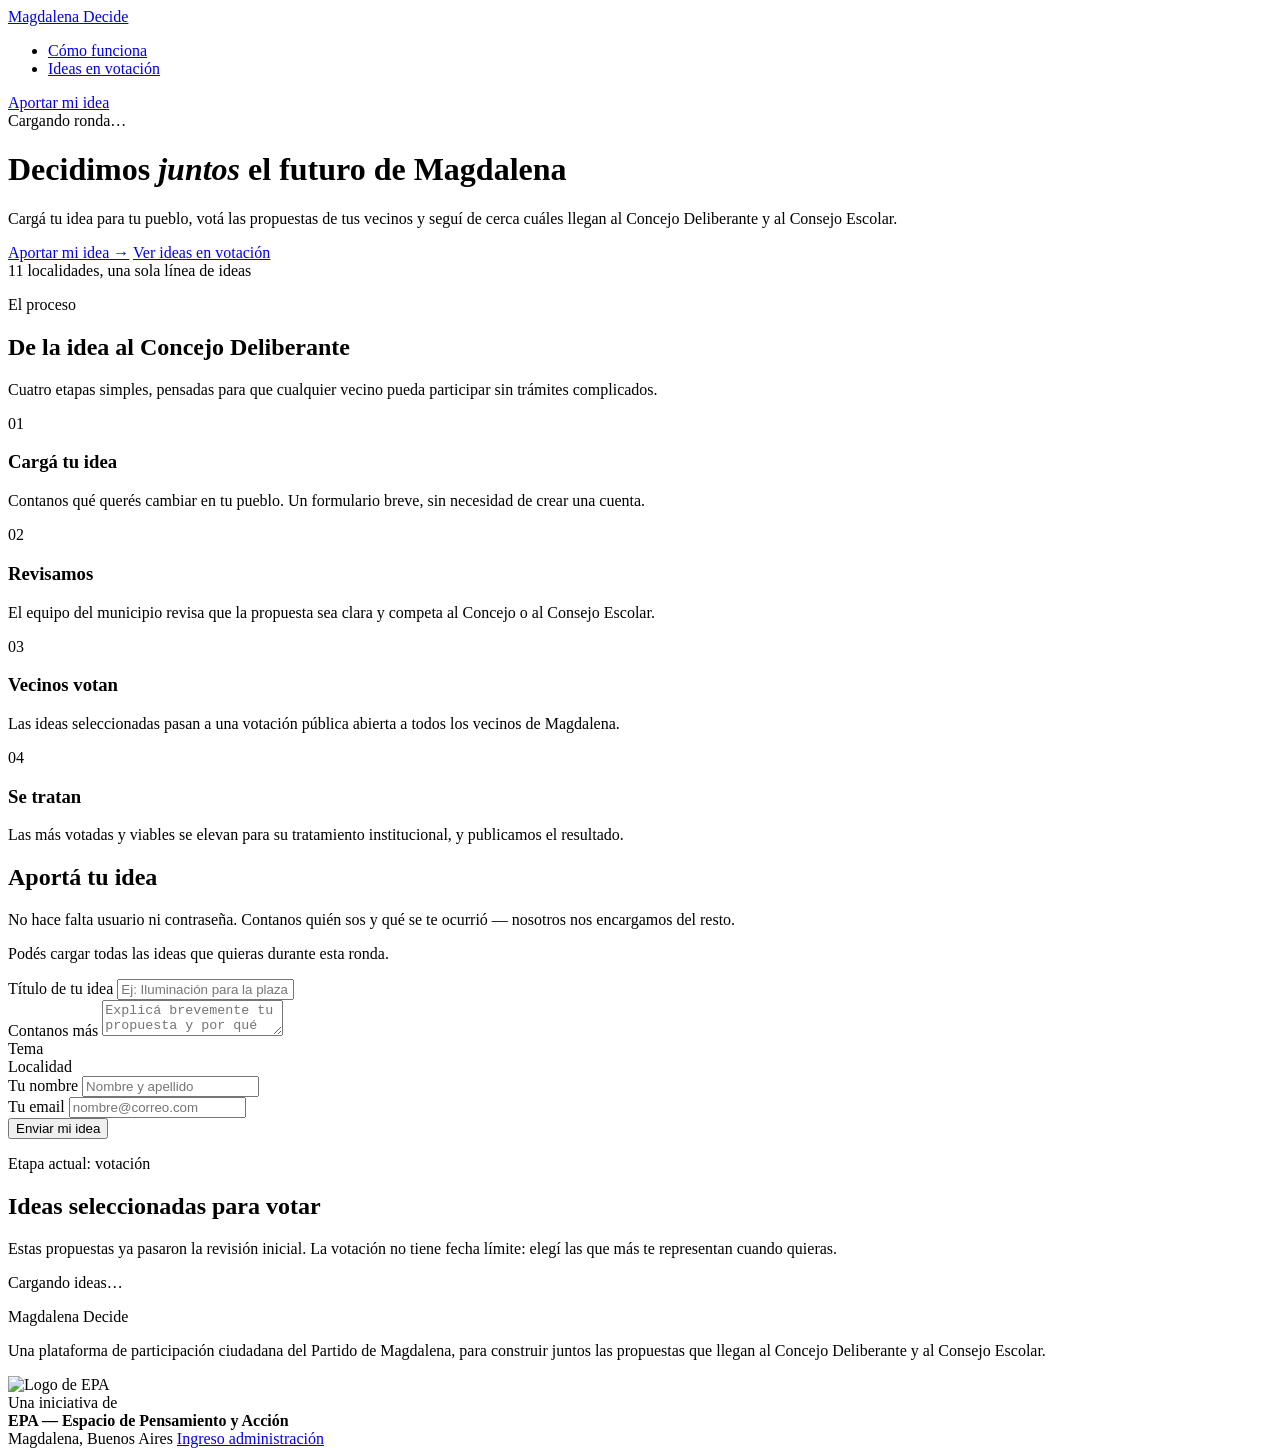
==== index.html @ 5fb22fca "Add files via upload" ====
<!DOCTYPE html>
<html lang="es">
<head>
<meta charset="UTF-8">
<meta name="viewport" content="width=device-width, initial-scale=1.0">
<title>Magdalena Decide — Participación Ciudadana</title>
<link rel="preconnect" href="https://fonts.googleapis.com">
<link rel="preconnect" href="https://fonts.gstatic.com" crossorigin>
<link href="https://fonts.googleapis.com/css2?family=Space+Grotesk:wght@500;600;700&family=Inter:wght@400;500;600;700&family=IBM+Plex+Mono:wght@500;600&display=swap" rel="stylesheet">
<link rel="stylesheet" href="styles.css">
</head>
<body>

<nav class="nav">
  <div class="nav-inner">
    <a href="#top" class="brand">
      <span class="brand-mark"></span>
      Magdalena Decide
    </a>
    <ul class="nav-links nav-mobile-hide">
      <li><a href="#como-funciona">Cómo funciona</a></li>
      <li><a href="#ideas">Ideas en votación</a></li>
    </ul>
    <a href="#aportar" class="nav-cta">Aportar mi idea</a>
  </div>
</nav>

<header class="hero" id="top">
  <div class="wrap">
    <span class="hero-eyebrow" id="ronda-badge">Cargando ronda…</span>
    <h1 class="hero-title">Decidimos <em>juntos</em> el futuro de Magdalena</h1>
    <p class="hero-sub">Cargá tu idea para tu pueblo, votá las propuestas de tus vecinos y seguí de cerca cuáles llegan al Concejo Deliberante y al Consejo Escolar.</p>

    <div class="board" role="status" aria-live="polite" id="board" style="display:none;">
      <div class="board-seg">
        <span class="board-label">Carga de ideas</span>
        <span class="board-value" id="board-fechas">—</span>
      </div>
      <div class="board-seg board-days">
        <span class="board-label">Plazo</span>
        <span class="board-value" id="countdown-value">calculando…</span>
      </div>
    </div>

    <div class="hero-actions">
      <a href="#aportar" class="btn btn-primary">Aportar mi idea →</a>
      <a href="#ideas" class="btn btn-ghost">Ver ideas en votación</a>
    </div>

    <div class="route" aria-label="Localidades del partido de Magdalena">
      <div class="route-label">11 localidades, una sola línea de ideas</div>
      <div class="route-track" id="route-track"></div>
    </div>
  </div>
</header>

<section class="section" id="como-funciona">
  <div class="wrap">
    <div class="section-head">
      <p class="eyebrow-small">El proceso</p>
      <h2 class="section-title">De la idea al Concejo Deliberante</h2>
      <p class="section-desc">Cuatro etapas simples, pensadas para que cualquier vecino pueda participar sin trámites complicados.</p>
    </div>
    <div class="steps">
      <div class="step"><span class="step-num">01</span><h3>Cargá tu idea</h3><p>Contanos qué querés cambiar en tu pueblo. Un formulario breve, sin necesidad de crear una cuenta.</p></div>
      <div class="step"><span class="step-num">02</span><h3>Revisamos</h3><p>El equipo del municipio revisa que la propuesta sea clara y competa al Concejo o al Consejo Escolar.</p></div>
      <div class="step"><span class="step-num">03</span><h3>Vecinos votan</h3><p>Las ideas seleccionadas pasan a una votación pública abierta a todos los vecinos de Magdalena.</p></div>
      <div class="step"><span class="step-num">04</span><h3>Se tratan</h3><p>Las más votadas y viables se elevan para su tratamiento institucional, y publicamos el resultado.</p></div>
    </div>
  </div>
</section>

<section class="section section-alt" id="aportar">
  <div class="wrap">
    <div class="form-card">
      <div class="form-intro">
        <h2>Aportá tu idea</h2>
        <p>No hace falta usuario ni contraseña. Contanos quién sos y qué se te ocurrió — nosotros nos encargamos del resto.</p>
        <p class="mini-note">Podés cargar todas las ideas que quieras durante esta ronda.</p>
      </div>
      <form id="idea-form">
        <div class="field">
          <label for="titulo">Título de tu idea</label>
          <input type="text" id="titulo" placeholder="Ej: Iluminación para la plaza de Bavío" maxlength="120" required>
        </div>
        <div class="field">
          <label for="descripcion">Contanos más</label>
          <textarea id="descripcion" placeholder="Explicá brevemente tu propuesta y por qué es importante para tu pueblo" maxlength="600" required></textarea>
        </div>
        <div class="field">
          <label>Tema</label>
          <div class="chip-group" id="temas-chips"></div>
        </div>
        <div class="field">
          <label>Localidad</label>
          <div class="chip-group" id="localidades-chips"></div>
        </div>
        <div class="form-row">
          <div class="field">
            <label for="nombre">Tu nombre</label>
            <input type="text" id="nombre" placeholder="Nombre y apellido" required>
          </div>
          <div class="field">
            <label for="email">Tu email</label>
            <input type="email" id="email" placeholder="nombre@correo.com" required>
          </div>
        </div>
        <div class="submit-row">
          <button type="submit" class="btn btn-primary" id="submit-btn">Enviar mi idea</button>
          <span id="form-msg"></span>
        </div>
      </form>
    </div>
  </div>
</section>

<section class="section" id="ideas">
  <div class="wrap">
    <div class="section-head">
      <p class="eyebrow-small">Etapa actual: votación</p>
      <h2 class="section-title">Ideas seleccionadas para votar</h2>
      <p class="section-desc">Estas propuestas ya pasaron la revisión inicial. La votación no tiene fecha límite: elegí las que más te representan cuando quieras.</p>
    </div>
    <div class="filters" id="filters"></div>
    <div class="ideas-grid" id="ideas-grid">
      <p class="empty-note">Cargando ideas…</p>
    </div>
  </div>
</section>

<footer>
  <div class="wrap">
    <div class="footer-top">
      <div>
        <div class="footer-brand">Magdalena Decide</div>
        <p class="footer-note">Una plataforma de participación ciudadana del Partido de Magdalena, para construir juntos las propuestas que llegan al Concejo Deliberante y al Consejo Escolar.</p>
      </div>
      <div class="footer-credit">
        <div class="footer-credit-badge">
          <img src="assets/epa-logo.png" alt="Logo de EPA">
        </div>
        <div class="footer-credit-text">Una iniciativa de<br><strong>EPA — Espacio de Pensamiento y Acción</strong></div>
      </div>
    </div>
    <div class="footer-bottom">
      <span>Magdalena, Buenos Aires</span>
      <a href="admin.html" class="footer-admin-link">Ingreso administración</a>
    </div>
  </div>
</footer>

<!-- Modal de voto -->
<div id="vote-modal" style="display:none;position:fixed;inset:0;background:rgba(29,46,59,0.55);z-index:100;align-items:center;justify-content:center;padding:20px;">
  <div style="background:var(--indigo);color:var(--pampa);border-radius:18px;padding:32px;max-width:380px;width:100%;">
    <h3 style="font-family:var(--font-display);margin:0 0 6px;font-size:1.2rem;">Votar esta idea</h3>
    <p style="color:#C6D2D9;font-size:0.9rem;margin:0 0 20px;" id="vote-modal-title"></p>
    <div class="field">
      <label for="vote-nombre">Tu nombre</label>
      <input type="text" id="vote-nombre" placeholder="Nombre y apellido">
    </div>
    <div class="field">
      <label for="vote-email">Tu email</label>
      <input type="email" id="vote-email" placeholder="nombre@correo.com">
    </div>
    <p class="form-error" id="vote-error" style="display:none;"></p>
    <div class="submit-row">
      <button class="btn btn-primary btn-small" id="vote-confirm-btn">Confirmar voto</button>
      <button class="btn btn-outline-light btn-small" id="vote-cancel-btn">Cancelar</button>
    </div>
  </div>
</div>

<script type="module" src="app.js"></script>
</body>
</html>
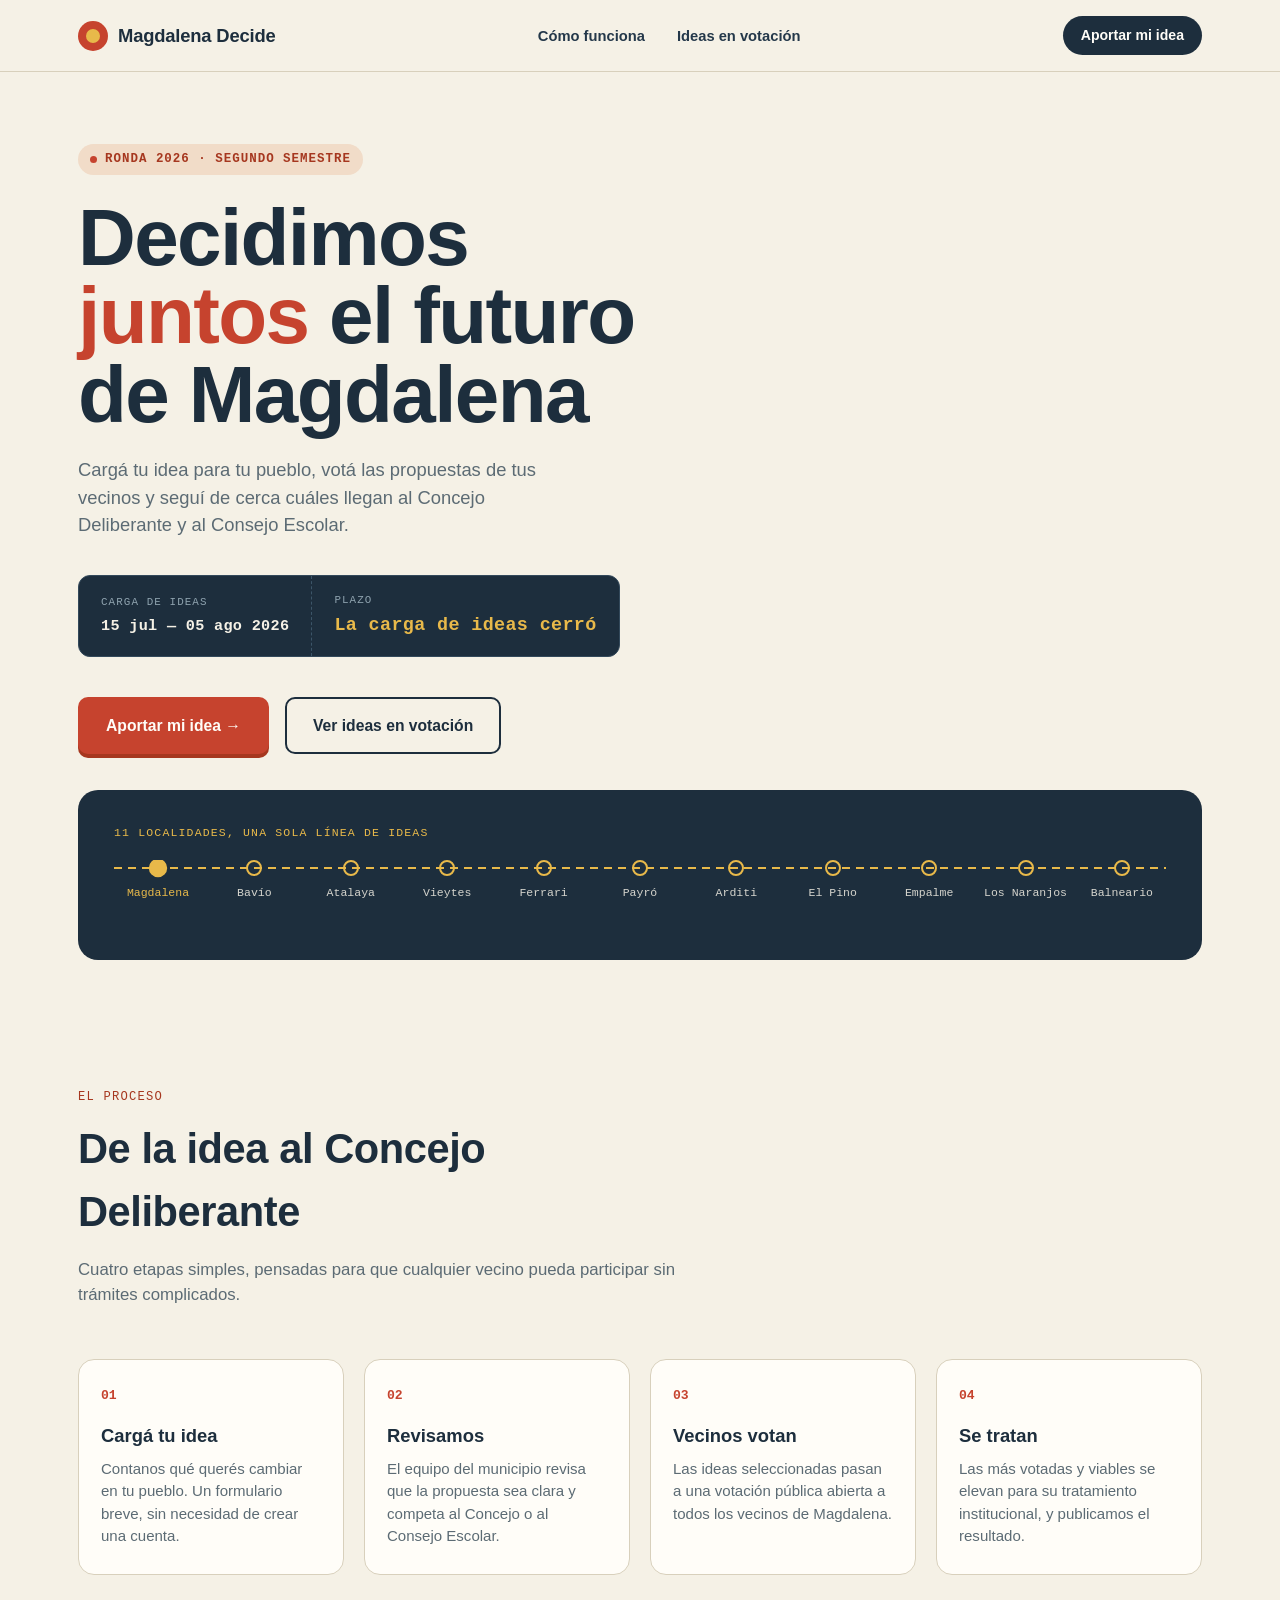
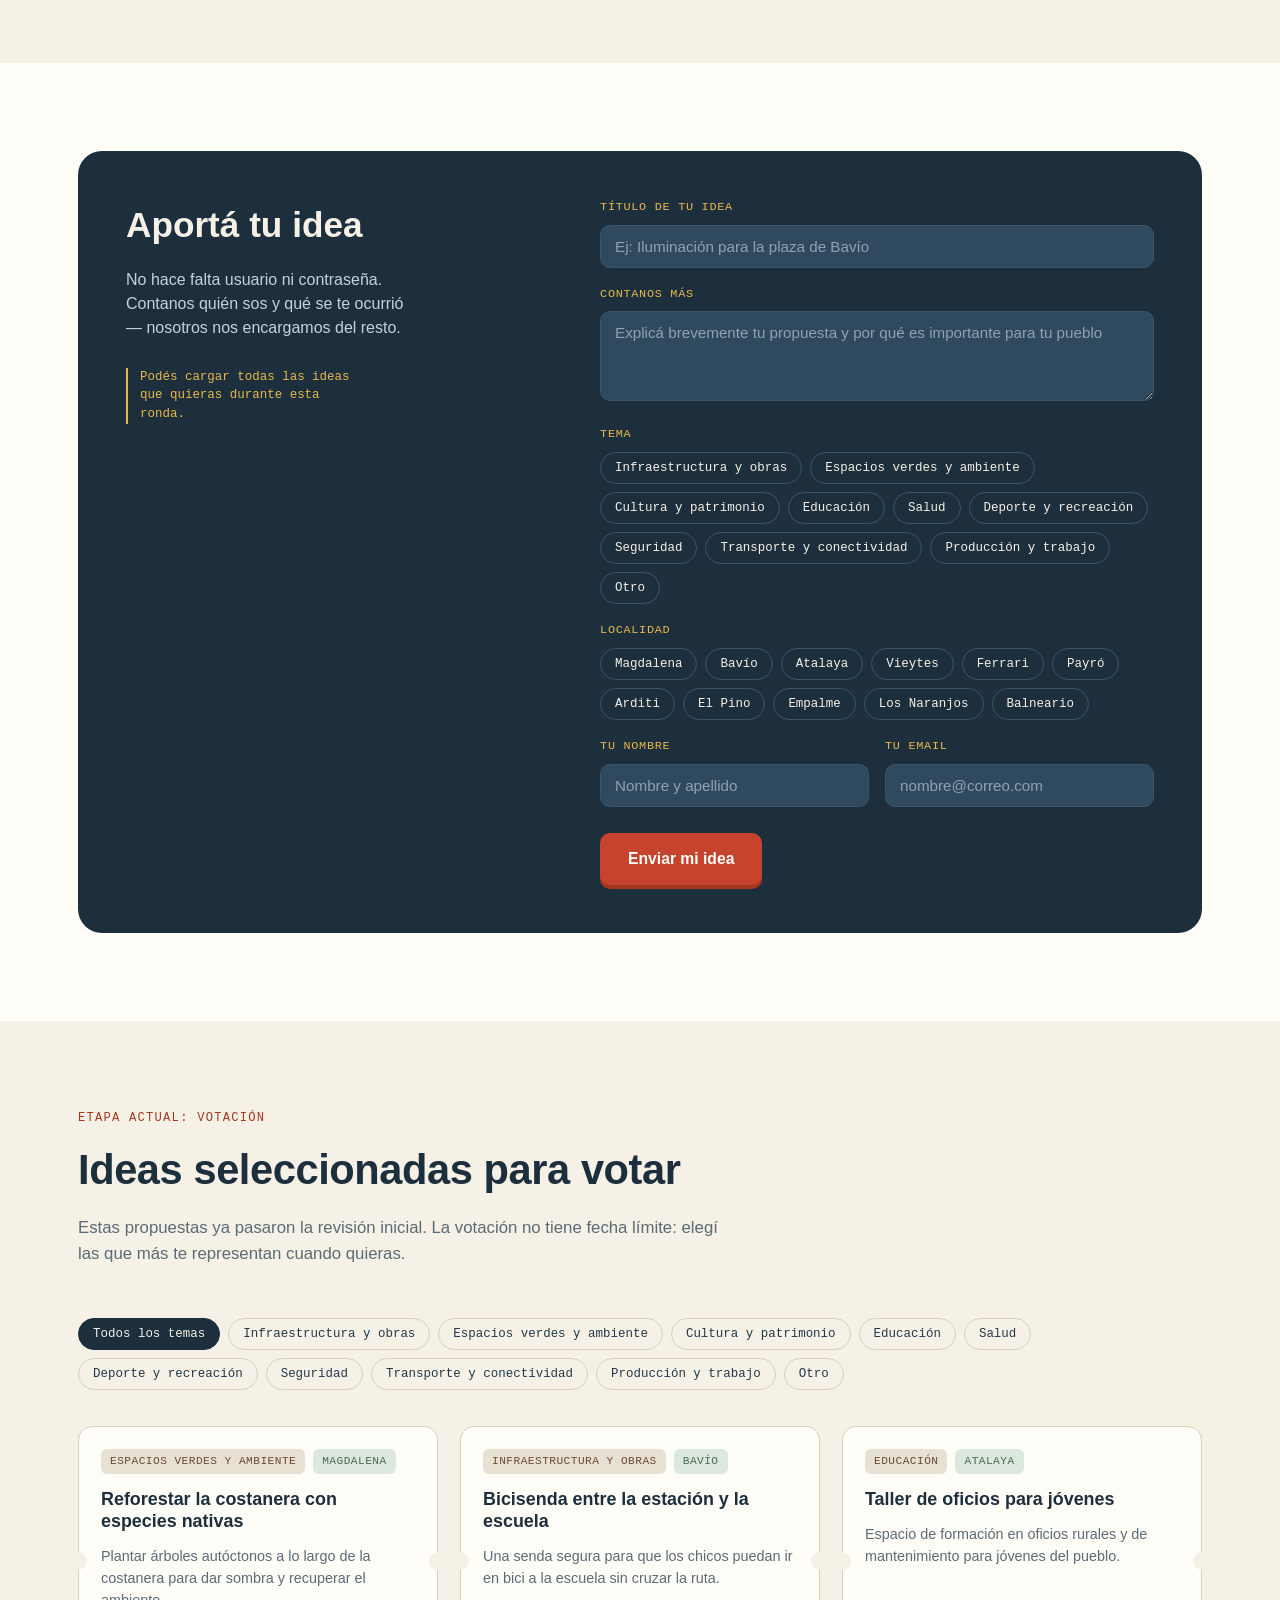
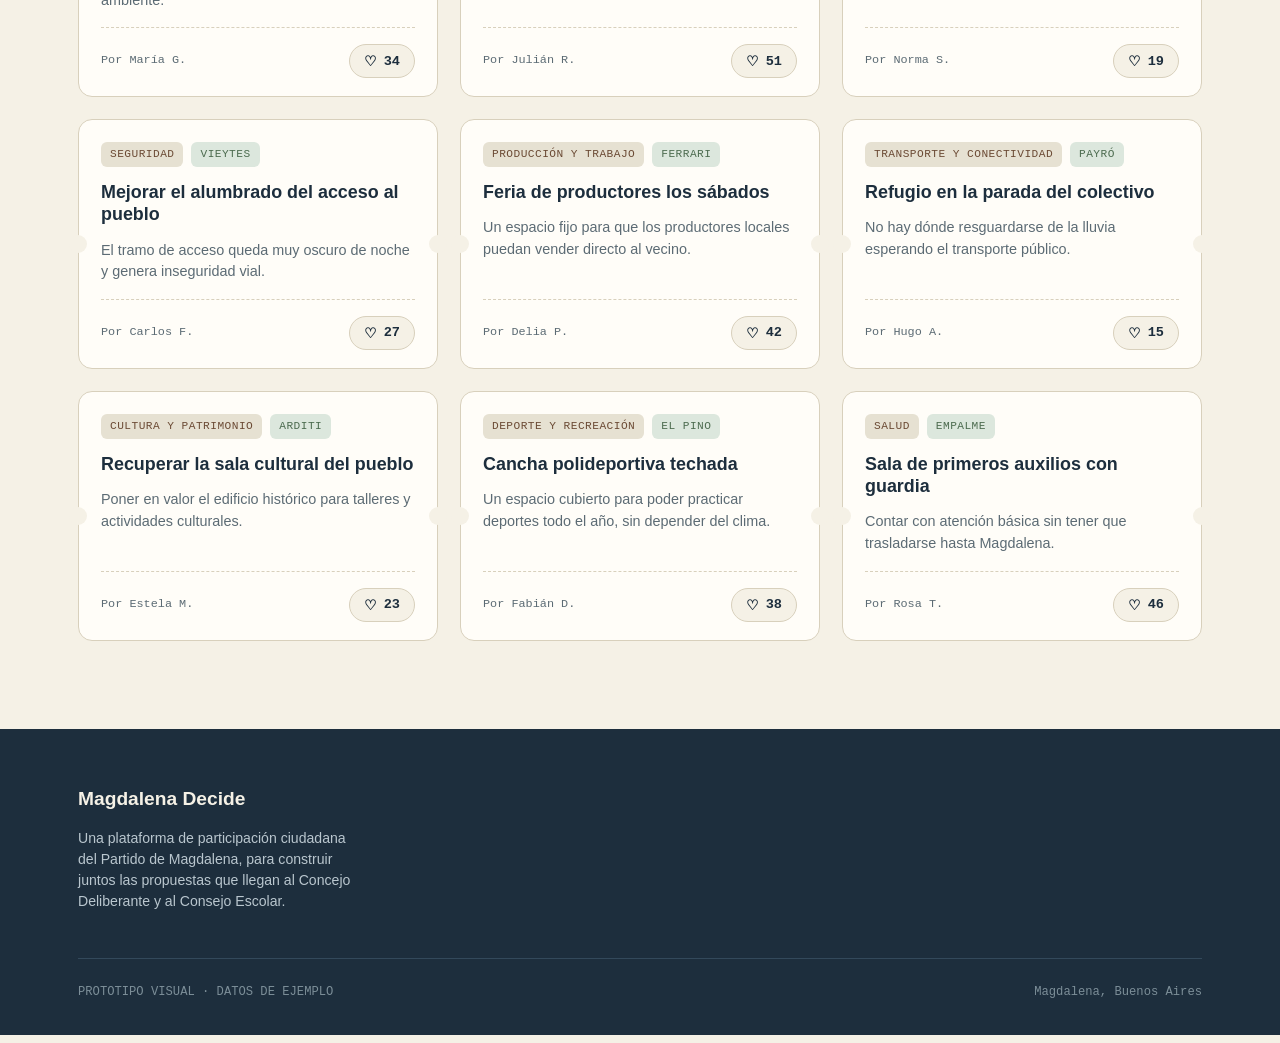
==== commit bde0acdc: "Add files via upload" ====
--- a/index.html
+++ b/index.html
@@ -7,7 +7,630 @@
 <link rel="preconnect" href="https://fonts.googleapis.com">
 <link rel="preconnect" href="https://fonts.gstatic.com" crossorigin>
 <link href="https://fonts.googleapis.com/css2?family=Space+Grotesk:wght@500;600;700&family=Inter:wght@400;500;600;700&family=IBM+Plex+Mono:wght@500;600&display=swap" rel="stylesheet">
-<link rel="stylesheet" href="styles.css">
+<style>
+  :root{
+    --indigo:#1D2E3D;
+    --indigo-2:#24384A;
+    --indigo-3:#2F4A5F;
+    --pampa:#F5F1E6;
+    --paper:#FFFDF8;
+    --trigo:#E8B94A;
+    --senal:#C6432E;
+    --senal-dark:#A6371F;
+    --verde:#4C6B4F;
+    --tierra:#6B4A34;
+    --line:#D8D0BC;
+    --ink:#20303D;
+    --muted:#5C6B74;
+
+    --font-display:'Space Grotesk', sans-serif;
+    --font-body:'Inter', sans-serif;
+    --font-mono:'IBM Plex Mono', monospace;
+  }
+
+  *{box-sizing:border-box;}
+  html{scroll-behavior:smooth;}
+  body{
+    margin:0;
+    background:var(--pampa);
+    color:var(--ink);
+    font-family:var(--font-body);
+    line-height:1.5;
+  }
+  img,svg{display:block;max-width:100%;}
+  a{color:inherit;}
+  button{font-family:inherit;}
+
+  :focus-visible{
+    outline:3px solid var(--senal);
+    outline-offset:2px;
+  }
+
+  .wrap{
+    max-width:1180px;
+    margin:0 auto;
+    padding:0 28px;
+  }
+
+  /* ---------- NAV ---------- */
+  .nav{
+    position:sticky;
+    top:0;
+    z-index:50;
+    background:rgba(245,241,230,0.92);
+    backdrop-filter:blur(6px);
+    border-bottom:1px solid var(--line);
+  }
+  .nav-inner{
+    display:flex;
+    align-items:center;
+    justify-content:space-between;
+    padding:16px 28px;
+    max-width:1180px;
+    margin:0 auto;
+  }
+  .brand{
+    display:flex;
+    align-items:center;
+    gap:10px;
+    font-family:var(--font-display);
+    font-weight:700;
+    font-size:1.15rem;
+    letter-spacing:-0.01em;
+    text-decoration:none;
+    color:var(--indigo);
+  }
+  .brand-mark{
+    width:30px;height:30px;
+    border-radius:50%;
+    background:var(--senal);
+    position:relative;
+    flex:none;
+  }
+  .brand-mark::after{
+    content:"";
+    position:absolute;
+    inset:8px;
+    border-radius:50%;
+    background:var(--trigo);
+  }
+  .nav-links{
+    display:flex;
+    gap:28px;
+    list-style:none;
+    margin:0;padding:0;
+    font-size:0.92rem;
+    font-weight:600;
+  }
+  .nav-links a{
+    text-decoration:none;
+    color:var(--indigo-2);
+    padding:6px 2px;
+    border-bottom:2px solid transparent;
+    transition:border-color .15s ease;
+  }
+  .nav-links a:hover{border-color:var(--senal);}
+  .nav-cta{
+    background:var(--indigo);
+    color:var(--paper);
+    padding:9px 18px;
+    border-radius:999px;
+    font-size:0.88rem;
+    font-weight:600;
+    text-decoration:none;
+    white-space:nowrap;
+  }
+  .nav-mobile-hide{display:flex;}
+  @media (max-width:760px){
+    .nav-mobile-hide{display:none;}
+  }
+
+  /* ---------- HERO ---------- */
+  .hero{
+    padding:72px 0 40px;
+    position:relative;
+    overflow:hidden;
+  }
+  .hero-eyebrow{
+    display:inline-flex;
+    align-items:center;
+    gap:8px;
+    font-family:var(--font-mono);
+    font-size:0.78rem;
+    font-weight:600;
+    letter-spacing:0.08em;
+    text-transform:uppercase;
+    color:var(--senal-dark);
+    background:#F1DCC8;
+    padding:6px 12px;
+    border-radius:999px;
+    margin-bottom:24px;
+  }
+  .hero-eyebrow::before{
+    content:"";
+    width:7px;height:7px;
+    border-radius:50%;
+    background:var(--senal);
+  }
+  h1.hero-title{
+    font-family:var(--font-display);
+    font-weight:700;
+    font-size:clamp(2.6rem, 6.5vw, 5rem);
+    line-height:0.98;
+    letter-spacing:-0.02em;
+    margin:0 0 22px;
+    color:var(--indigo);
+    max-width:14ch;
+  }
+  h1.hero-title em{
+    font-style:normal;
+    color:var(--senal);
+  }
+  .hero-sub{
+    font-size:1.15rem;
+    color:var(--muted);
+    max-width:46ch;
+    margin:0 0 36px;
+  }
+  .hero-actions{
+    display:flex;
+    gap:16px;
+    flex-wrap:wrap;
+    margin-bottom:36px;
+  }
+
+  /* ---------- COUNTDOWN (tablero de estación) ---------- */
+  .board{
+    display:inline-flex;
+    align-items:stretch;
+    gap:0;
+    background:var(--indigo);
+    border-radius:12px;
+    overflow:hidden;
+    margin-bottom:40px;
+    border:1px solid #33495B;
+  }
+  .board-seg{
+    padding:16px 22px;
+    display:flex;
+    flex-direction:column;
+    justify-content:center;
+    gap:4px;
+  }
+  .board-seg + .board-seg{
+    border-left:1px dashed #3C5568;
+  }
+  .board-label{
+    font-family:var(--font-mono);
+    font-size:0.68rem;
+    letter-spacing:0.1em;
+    text-transform:uppercase;
+    color:#8FA3AF;
+  }
+  .board-value{
+    font-family:var(--font-mono);
+    font-size:0.95rem;
+    font-weight:600;
+    color:var(--pampa);
+    letter-spacing:0.02em;
+  }
+  .board-days .board-value{
+    color:var(--trigo);
+    font-size:1.15rem;
+  }
+  .board-days .board-value strong{
+    font-size:1.5rem;
+    margin-right:6px;
+  }
+  @media (max-width:560px){
+    .board{flex-direction:column;width:100%;}
+    .board-seg + .board-seg{border-left:none;border-top:1px dashed #3C5568;}
+  }
+  .btn{
+    display:inline-flex;
+    align-items:center;
+    gap:10px;
+    font-weight:700;
+    font-size:0.98rem;
+    padding:15px 26px;
+    border-radius:10px;
+    text-decoration:none;
+    border:2px solid transparent;
+    cursor:pointer;
+    transition:transform .12s ease, box-shadow .12s ease;
+  }
+  .btn:active{transform:translateY(1px);}
+  .btn-primary{
+    background:var(--senal);
+    color:var(--paper);
+    box-shadow:0 4px 0 var(--senal-dark);
+  }
+  .btn-primary:hover{box-shadow:0 6px 0 var(--senal-dark); transform:translateY(-2px);}
+  .btn-ghost{
+    background:transparent;
+    border-color:var(--indigo);
+    color:var(--indigo);
+  }
+  .btn-ghost:hover{background:var(--indigo);color:var(--paper);}
+
+  /* ---------- LINEA DE PUEBLOS (signature element) ---------- */
+  .route{
+    background:var(--indigo);
+    border-radius:20px;
+    padding:34px 8px 26px;
+    position:relative;
+  }
+  .route-label{
+    font-family:var(--font-mono);
+    font-size:0.72rem;
+    letter-spacing:0.1em;
+    text-transform:uppercase;
+    color:var(--trigo);
+    padding:0 28px 18px;
+  }
+  .route-track{
+    position:relative;
+    display:flex;
+    justify-content:space-between;
+    padding:0 28px 34px;
+    overflow-x:auto;
+    scrollbar-width:none;
+  }
+  .route-track::-webkit-scrollbar{display:none;}
+  .route-track::before{
+    content:"";
+    position:absolute;
+    left:28px;right:28px;
+    top:7px;
+    height:2px;
+    background:repeating-linear-gradient(to right, var(--trigo) 0 8px, transparent 8px 14px);
+  }
+  .stop{
+    display:flex;
+    flex-direction:column;
+    align-items:center;
+    gap:10px;
+    flex:none;
+    width:88px;
+    background:none;
+    border:none;
+    cursor:pointer;
+    color:var(--pampa);
+    padding:0;
+  }
+  .stop-dot{
+    width:16px;height:16px;
+    border-radius:50%;
+    background:var(--indigo);
+    border:2px solid var(--trigo);
+    transition:background .15s ease, transform .15s ease;
+  }
+  .stop:hover .stop-dot, .stop.active .stop-dot{
+    background:var(--trigo);
+    transform:scale(1.15);
+  }
+  .stop-name{
+    font-family:var(--font-mono);
+    font-size:0.72rem;
+    text-align:center;
+    line-height:1.25;
+    color:var(--pampa);
+    opacity:0.85;
+  }
+  .stop.active .stop-name{opacity:1;color:var(--trigo);}
+
+  /* ---------- SECTION HEADERS ---------- */
+  .section{padding:88px 0;}
+  .section-alt{background:var(--paper);}
+  .section-head{
+    max-width:640px;
+    margin:0 0 52px;
+  }
+  .eyebrow-small{
+    font-family:var(--font-mono);
+    font-size:0.76rem;
+    letter-spacing:0.1em;
+    text-transform:uppercase;
+    color:var(--senal-dark);
+    margin:0 0 12px;
+  }
+  h2.section-title{
+    font-family:var(--font-display);
+    font-weight:700;
+    font-size:clamp(1.8rem, 3.4vw, 2.6rem);
+    letter-spacing:-0.01em;
+    color:var(--indigo);
+    margin:0 0 14px;
+  }
+  .section-desc{
+    color:var(--muted);
+    font-size:1.05rem;
+    margin:0;
+  }
+
+  /* ---------- COMO FUNCIONA ---------- */
+  .steps{
+    display:grid;
+    grid-template-columns:repeat(4,1fr);
+    gap:20px;
+  }
+  @media (max-width:900px){.steps{grid-template-columns:repeat(2,1fr);}}
+  @media (max-width:560px){.steps{grid-template-columns:1fr;}}
+  .step{
+    background:var(--paper);
+    border:1px solid var(--line);
+    border-radius:16px;
+    padding:26px 22px;
+    position:relative;
+  }
+  .section-alt .step{background:var(--pampa);}
+  .step-num{
+    font-family:var(--font-mono);
+    font-weight:600;
+    font-size:0.82rem;
+    color:var(--senal);
+    margin-bottom:16px;
+    display:block;
+  }
+  .step h3{
+    font-family:var(--font-display);
+    font-size:1.15rem;
+    margin:0 0 8px;
+    color:var(--indigo);
+  }
+  .step p{
+    margin:0;
+    color:var(--muted);
+    font-size:0.94rem;
+  }
+
+  /* ---------- FORM ---------- */
+  .form-card{
+    background:var(--indigo);
+    border-radius:24px;
+    padding:48px;
+    color:var(--pampa);
+    display:grid;
+    grid-template-columns:1fr 1.3fr;
+    gap:48px;
+  }
+  @media (max-width:820px){
+    .form-card{grid-template-columns:1fr;padding:32px 24px;}
+  }
+  .form-intro h2{
+    font-family:var(--font-display);
+    font-size:clamp(1.6rem,3vw,2.2rem);
+    margin:0 0 14px;
+    color:var(--pampa);
+  }
+  .form-intro p{
+    color:#C6D2D9;
+    font-size:1rem;
+    max-width:32ch;
+  }
+  .form-intro .mini-note{
+    margin-top:28px;
+    font-family:var(--font-mono);
+    font-size:0.78rem;
+    color:var(--trigo);
+    border-left:2px solid var(--trigo);
+    padding-left:12px;
+  }
+  .field{margin-bottom:18px;}
+  .field label{
+    display:block;
+    font-family:var(--font-mono);
+    font-size:0.74rem;
+    letter-spacing:0.06em;
+    text-transform:uppercase;
+    color:var(--trigo);
+    margin-bottom:8px;
+  }
+  .field input[type=text],
+  .field input[type=email],
+  .field textarea{
+    width:100%;
+    background:var(--indigo-3);
+    border:1px solid #3C5568;
+    border-radius:10px;
+    padding:12px 14px;
+    color:var(--paper);
+    font-family:var(--font-body);
+    font-size:0.95rem;
+  }
+  .field input::placeholder,.field textarea::placeholder{color:#8FA3AF;}
+  .field textarea{resize:vertical;min-height:90px;}
+  .chip-group{
+    display:flex;
+    flex-wrap:wrap;
+    gap:8px;
+  }
+  .chip{
+    font-family:var(--font-mono);
+    font-size:0.78rem;
+    padding:8px 14px;
+    border-radius:999px;
+    border:1px solid #3C5568;
+    background:transparent;
+    color:var(--pampa);
+    cursor:pointer;
+  }
+  .chip.selected{
+    background:var(--trigo);
+    border-color:var(--trigo);
+    color:var(--indigo);
+    font-weight:600;
+  }
+  .form-row{display:flex;gap:16px;}
+  @media (max-width:520px){.form-row{flex-direction:column;}}
+  .form-row .field{flex:1;}
+  .submit-row{
+    display:flex;
+    align-items:center;
+    gap:16px;
+    margin-top:8px;
+  }
+  #form-msg{
+    font-family:var(--font-mono);
+    font-size:0.82rem;
+    color:var(--trigo);
+  }
+
+  /* ---------- IDEAS GRID (ticket cards) ---------- */
+  .filters{
+    display:flex;
+    flex-wrap:wrap;
+    gap:8px;
+    margin-bottom:36px;
+  }
+  .filter-chip{
+    font-family:var(--font-mono);
+    font-size:0.78rem;
+    padding:8px 14px;
+    border-radius:999px;
+    border:1px solid var(--line);
+    background:var(--pampa);
+    color:var(--indigo-2);
+    cursor:pointer;
+  }
+  .filter-chip.active{
+    background:var(--indigo);
+    border-color:var(--indigo);
+    color:var(--pampa);
+  }
+  .ideas-grid{
+    display:grid;
+    grid-template-columns:repeat(3,1fr);
+    gap:22px;
+  }
+  @media (max-width:960px){.ideas-grid{grid-template-columns:repeat(2,1fr);}}
+  @media (max-width:640px){.ideas-grid{grid-template-columns:1fr;}}
+
+  .ticket{
+    background:var(--paper);
+    border:1px solid var(--line);
+    border-radius:14px;
+    position:relative;
+    padding:22px 22px 18px;
+    display:flex;
+    flex-direction:column;
+    gap:14px;
+    transition:transform .15s ease, box-shadow .15s ease;
+  }
+  .ticket:hover{transform:translateY(-3px); box-shadow:0 10px 24px rgba(29,46,59,0.1);}
+  .ticket::before,.ticket::after{
+    content:"";
+    position:absolute;
+    width:18px;height:18px;
+    background:var(--pampa);
+    border-radius:50%;
+    top:50%;
+    transform:translateY(-50%);
+  }
+  .ticket::before{left:-10px;}
+  .ticket::after{right:-10px;}
+  .ticket-tags{
+    display:flex;
+    gap:8px;
+    flex-wrap:wrap;
+  }
+  .tag{
+    font-family:var(--font-mono);
+    font-size:0.7rem;
+    letter-spacing:0.04em;
+    text-transform:uppercase;
+    padding:4px 9px;
+    border-radius:6px;
+  }
+  .tag-tema{background:#E6E1D2;color:var(--tierra);}
+  .tag-loc{background:#DCE7DD;color:var(--verde);}
+  .ticket h3{
+    font-family:var(--font-display);
+    font-size:1.12rem;
+    margin:0;
+    color:var(--indigo);
+    line-height:1.25;
+  }
+  .ticket p{
+    margin:0;
+    font-size:0.9rem;
+    color:var(--muted);
+    flex:1;
+  }
+  .ticket-divider{
+    border-top:1px dashed var(--line);
+    margin:2px 0;
+  }
+  .ticket-foot{
+    display:flex;
+    align-items:center;
+    justify-content:space-between;
+  }
+  .author{
+    font-family:var(--font-mono);
+    font-size:0.74rem;
+    color:var(--muted);
+  }
+  .vote-btn{
+    display:flex;
+    align-items:center;
+    gap:7px;
+    background:var(--pampa);
+    border:1px solid var(--line);
+    border-radius:999px;
+    padding:8px 14px;
+    font-weight:700;
+    font-size:0.85rem;
+    color:var(--indigo);
+    cursor:pointer;
+  }
+  .vote-btn:hover{border-color:var(--senal);color:var(--senal);}
+  .vote-btn.voted{
+    background:var(--senal);
+    border-color:var(--senal);
+    color:var(--paper);
+  }
+  .vote-count{font-family:var(--font-mono);}
+
+  /* ---------- FOOTER ---------- */
+  footer{
+    background:var(--indigo);
+    color:#B9C6CE;
+    padding:56px 0 34px;
+  }
+  .footer-top{
+    display:flex;
+    justify-content:space-between;
+    flex-wrap:wrap;
+    gap:32px;
+    padding-bottom:32px;
+    border-bottom:1px solid #33495B;
+    margin-bottom:24px;
+  }
+  .footer-brand{
+    font-family:var(--font-display);
+    color:var(--pampa);
+    font-size:1.2rem;
+    font-weight:700;
+  }
+  .footer-note{
+    max-width:36ch;
+    font-size:0.88rem;
+  }
+  .footer-bottom{
+    display:flex;
+    justify-content:space-between;
+    flex-wrap:wrap;
+    gap:12px;
+    font-family:var(--font-mono);
+    font-size:0.76rem;
+    color:#7C8E98;
+  }
+
+  @media (prefers-reduced-motion: reduce){
+    *{transition:none !important; scroll-behavior:auto !important;}
+  }
+</style>
 </head>
 <body>
 
@@ -27,14 +650,14 @@
 
 <header class="hero" id="top">
   <div class="wrap">
-    <span class="hero-eyebrow" id="ronda-badge">Cargando ronda…</span>
+    <span class="hero-eyebrow">Ronda 2026 · Segundo semestre</span>
     <h1 class="hero-title">Decidimos <em>juntos</em> el futuro de Magdalena</h1>
     <p class="hero-sub">Cargá tu idea para tu pueblo, votá las propuestas de tus vecinos y seguí de cerca cuáles llegan al Concejo Deliberante y al Consejo Escolar.</p>
 
-    <div class="board" role="status" aria-live="polite" id="board" style="display:none;">
+    <div class="board" role="status" aria-live="polite">
       <div class="board-seg">
         <span class="board-label">Carga de ideas</span>
-        <span class="board-value" id="board-fechas">—</span>
+        <span class="board-value">15 jul — 05 ago 2026</span>
       </div>
       <div class="board-seg board-days">
         <span class="board-label">Plazo</span>
@@ -62,10 +685,26 @@
       <p class="section-desc">Cuatro etapas simples, pensadas para que cualquier vecino pueda participar sin trámites complicados.</p>
     </div>
     <div class="steps">
-      <div class="step"><span class="step-num">01</span><h3>Cargá tu idea</h3><p>Contanos qué querés cambiar en tu pueblo. Un formulario breve, sin necesidad de crear una cuenta.</p></div>
-      <div class="step"><span class="step-num">02</span><h3>Revisamos</h3><p>El equipo del municipio revisa que la propuesta sea clara y competa al Concejo o al Consejo Escolar.</p></div>
-      <div class="step"><span class="step-num">03</span><h3>Vecinos votan</h3><p>Las ideas seleccionadas pasan a una votación pública abierta a todos los vecinos de Magdalena.</p></div>
-      <div class="step"><span class="step-num">04</span><h3>Se tratan</h3><p>Las más votadas y viables se elevan para su tratamiento institucional, y publicamos el resultado.</p></div>
+      <div class="step">
+        <span class="step-num">01</span>
+        <h3>Cargá tu idea</h3>
+        <p>Contanos qué querés cambiar en tu pueblo. Un formulario breve, sin necesidad de crear una cuenta.</p>
+      </div>
+      <div class="step">
+        <span class="step-num">02</span>
+        <h3>Revisamos</h3>
+        <p>El equipo del municipio revisa que la propuesta sea clara y competa al Concejo o al Consejo Escolar.</p>
+      </div>
+      <div class="step">
+        <span class="step-num">03</span>
+        <h3>Vecinos votan</h3>
+        <p>Las ideas seleccionadas pasan a una votación pública abierta a todos los vecinos de Magdalena.</p>
+      </div>
+      <div class="step">
+        <span class="step-num">04</span>
+        <h3>Se tratan</h3>
+        <p>Las más votadas y viables se elevan para su tratamiento institucional, y publicamos el resultado.</p>
+      </div>
     </div>
   </div>
 </section>
@@ -81,19 +720,19 @@
       <form id="idea-form">
         <div class="field">
           <label for="titulo">Título de tu idea</label>
-          <input type="text" id="titulo" placeholder="Ej: Iluminación para la plaza de Bavío" maxlength="120" required>
+          <input type="text" id="titulo" placeholder="Ej: Iluminación para la plaza de Bavío" required>
         </div>
         <div class="field">
           <label for="descripcion">Contanos más</label>
-          <textarea id="descripcion" placeholder="Explicá brevemente tu propuesta y por qué es importante para tu pueblo" maxlength="600" required></textarea>
+          <textarea id="descripcion" placeholder="Explicá brevemente tu propuesta y por qué es importante para tu pueblo" required></textarea>
         </div>
         <div class="field">
           <label>Tema</label>
-          <div class="chip-group" id="temas-chips"></div>
+          <div class="chip-group" id="temas-chips" data-required></div>
         </div>
         <div class="field">
           <label>Localidad</label>
-          <div class="chip-group" id="localidades-chips"></div>
+          <div class="chip-group" id="localidades-chips" data-required></div>
         </div>
         <div class="form-row">
           <div class="field">
@@ -106,7 +745,7 @@
           </div>
         </div>
         <div class="submit-row">
-          <button type="submit" class="btn btn-primary" id="submit-btn">Enviar mi idea</button>
+          <button type="submit" class="btn btn-primary">Enviar mi idea</button>
           <span id="form-msg"></span>
         </div>
       </form>
@@ -122,9 +761,7 @@
       <p class="section-desc">Estas propuestas ya pasaron la revisión inicial. La votación no tiene fecha límite: elegí las que más te representan cuando quieras.</p>
     </div>
     <div class="filters" id="filters"></div>
-    <div class="ideas-grid" id="ideas-grid">
-      <p class="empty-note">Cargando ideas…</p>
-    </div>
+    <div class="ideas-grid" id="ideas-grid"></div>
   </div>
 </section>
 
@@ -135,41 +772,159 @@
         <div class="footer-brand">Magdalena Decide</div>
         <p class="footer-note">Una plataforma de participación ciudadana del Partido de Magdalena, para construir juntos las propuestas que llegan al Concejo Deliberante y al Consejo Escolar.</p>
       </div>
-      <div class="footer-credit">
-        <div class="footer-credit-badge">
-          <img src="assets/epa-logo.png" alt="Logo de EPA">
-        </div>
-        <div class="footer-credit-text">Una iniciativa de<br><strong>EPA — Espacio de Pensamiento y Acción</strong></div>
-      </div>
     </div>
     <div class="footer-bottom">
+      <span>PROTOTIPO VISUAL · DATOS DE EJEMPLO</span>
       <span>Magdalena, Buenos Aires</span>
-      <a href="admin.html" class="footer-admin-link">Ingreso administración</a>
     </div>
   </div>
 </footer>
 
-<!-- Modal de voto -->
-<div id="vote-modal" style="display:none;position:fixed;inset:0;background:rgba(29,46,59,0.55);z-index:100;align-items:center;justify-content:center;padding:20px;">
-  <div style="background:var(--indigo);color:var(--pampa);border-radius:18px;padding:32px;max-width:380px;width:100%;">
-    <h3 style="font-family:var(--font-display);margin:0 0 6px;font-size:1.2rem;">Votar esta idea</h3>
-    <p style="color:#C6D2D9;font-size:0.9rem;margin:0 0 20px;" id="vote-modal-title"></p>
-    <div class="field">
-      <label for="vote-nombre">Tu nombre</label>
-      <input type="text" id="vote-nombre" placeholder="Nombre y apellido">
-    </div>
-    <div class="field">
-      <label for="vote-email">Tu email</label>
-      <input type="email" id="vote-email" placeholder="nombre@correo.com">
-    </div>
-    <p class="form-error" id="vote-error" style="display:none;"></p>
-    <div class="submit-row">
-      <button class="btn btn-primary btn-small" id="vote-confirm-btn">Confirmar voto</button>
-      <button class="btn btn-outline-light btn-small" id="vote-cancel-btn">Cancelar</button>
-    </div>
-  </div>
-</div>
-
-<script type="module" src="app.js"></script>
+<script>
+  // ---- Contador de plazo para cargar ideas ----
+  const FECHA_APERTURA = new Date(2026, 6, 15, 0, 0, 0);   // 15 jul 2026
+  const FECHA_CIERRE   = new Date(2026, 7, 5, 23, 59, 59); // 05 ago 2026
+  function actualizarContador(){
+    const el = document.getElementById('countdown-value');
+    const ahora = new Date();
+    if(ahora < FECHA_APERTURA){
+      const dias = Math.ceil((FECHA_APERTURA - ahora) / 86400000);
+      el.innerHTML = `Abre en <strong>${dias}</strong> día${dias === 1 ? '' : 's'}`;
+    } else if(ahora <= FECHA_CIERRE){
+      const dias = Math.ceil((FECHA_CIERRE - ahora) / 86400000);
+      el.innerHTML = `<strong>${dias}</strong> día${dias === 1 ? '' : 's'} para aportar tu idea`;
+    } else {
+      el.innerHTML = `La carga de ideas cerró`;
+    }
+  }
+  actualizarContador();
+
+  const LOCALIDADES = ["Magdalena","Bavío","Atalaya","Vieytes","Ferrari","Payró","Arditi","El Pino","Empalme","Los Naranjos","Balneario"];
+  const TEMAS = ["Infraestructura y obras","Espacios verdes y ambiente","Cultura y patrimonio","Educación","Salud","Deporte y recreación","Seguridad","Transporte y conectividad","Producción y trabajo","Otro"];
+
+  // ---- Línea de pueblos ----
+  const routeTrack = document.getElementById('route-track');
+  LOCALIDADES.forEach((loc, i) => {
+    const btn = document.createElement('button');
+    btn.className = 'stop' + (i === 0 ? ' active' : '');
+    btn.innerHTML = `<span class="stop-dot"></span><span class="stop-name">${loc}</span>`;
+    btn.addEventListener('click', () => {
+      document.querySelectorAll('.stop').forEach(s => s.classList.remove('active'));
+      btn.classList.add('active');
+      setLocFilter(loc);
+      document.getElementById('ideas').scrollIntoView({behavior:'smooth'});
+    });
+    routeTrack.appendChild(btn);
+  });
+
+  // ---- Chips del formulario ----
+  function buildChipGroup(containerId, values, singleSelect=true){
+    const el = document.getElementById(containerId);
+    values.forEach(v => {
+      const chip = document.createElement('button');
+      chip.type = 'button';
+      chip.className = 'chip';
+      chip.textContent = v;
+      chip.addEventListener('click', () => {
+        if(singleSelect){
+          el.querySelectorAll('.chip').forEach(c => c.classList.remove('selected'));
+        }
+        chip.classList.toggle('selected');
+      });
+      el.appendChild(chip);
+    });
+  }
+  buildChipGroup('temas-chips', TEMAS);
+  buildChipGroup('localidades-chips', LOCALIDADES);
+
+  document.getElementById('idea-form').addEventListener('submit', (e) => {
+    e.preventDefault();
+    const msg = document.getElementById('form-msg');
+    msg.textContent = '¡Listo! Tu idea fue enviada para revisión. (demo — no se guarda aún)';
+    e.target.reset();
+    document.querySelectorAll('#temas-chips .chip, #localidades-chips .chip').forEach(c => c.classList.remove('selected'));
+    setTimeout(() => msg.textContent = '', 5000);
+  });
+
+  // ---- Ideas de ejemplo ----
+  const IDEAS = [
+    {titulo:"Reforestar la costanera con especies nativas", desc:"Plantar árboles autóctonos a lo largo de la costanera para dar sombra y recuperar el ambiente.", tema:"Espacios verdes y ambiente", loc:"Magdalena", autor:"María G.", votos:34},
+    {titulo:"Bicisenda entre la estación y la escuela", desc:"Una senda segura para que los chicos puedan ir en bici a la escuela sin cruzar la ruta.", tema:"Infraestructura y obras", loc:"Bavío", autor:"Julián R.", votos:51},
+    {titulo:"Taller de oficios para jóvenes", desc:"Espacio de formación en oficios rurales y de mantenimiento para jóvenes del pueblo.", tema:"Educación", loc:"Atalaya", autor:"Norma S.", votos:19},
+    {titulo:"Mejorar el alumbrado del acceso al pueblo", desc:"El tramo de acceso queda muy oscuro de noche y genera inseguridad vial.", tema:"Seguridad", loc:"Vieytes", autor:"Carlos F.", votos:27},
+    {titulo:"Feria de productores los sábados", desc:"Un espacio fijo para que los productores locales puedan vender directo al vecino.", tema:"Producción y trabajo", loc:"Ferrari", autor:"Delia P.", votos:42},
+    {titulo:"Refugio en la parada del colectivo", desc:"No hay dónde resguardarse de la lluvia esperando el transporte público.", tema:"Transporte y conectividad", loc:"Payró", autor:"Hugo A.", votos:15},
+    {titulo:"Recuperar la sala cultural del pueblo", desc:"Poner en valor el edificio histórico para talleres y actividades culturales.", tema:"Cultura y patrimonio", loc:"Arditi", autor:"Estela M.", votos:23},
+    {titulo:"Cancha polideportiva techada", desc:"Un espacio cubierto para poder practicar deportes todo el año, sin depender del clima.", tema:"Deporte y recreación", loc:"El Pino", autor:"Fabián D.", votos:38},
+    {titulo:"Sala de primeros auxilios con guardia", desc:"Contar con atención básica sin tener que trasladarse hasta Magdalena.", tema:"Salud", loc:"Empalme", autor:"Rosa T.", votos:46},
+  ];
+
+  const grid = document.getElementById('ideas-grid');
+  const filtersEl = document.getElementById('filters');
+  let activeFilter = 'Todos los temas';
+  let activeLoc = null;
+
+  function setLocFilter(loc){
+    activeLoc = (activeLoc === loc) ? null : loc;
+    renderIdeas();
+  }
+
+  ['Todos los temas', ...TEMAS].forEach(t => {
+    const chip = document.createElement('button');
+    chip.className = 'filter-chip' + (t === activeFilter ? ' active' : '');
+    chip.textContent = t;
+    chip.addEventListener('click', () => {
+      activeFilter = t;
+      document.querySelectorAll('.filter-chip').forEach(c => c.classList.remove('active'));
+      chip.classList.add('active');
+      renderIdeas();
+    });
+    filtersEl.appendChild(chip);
+  });
+
+  function renderIdeas(){
+    grid.innerHTML = '';
+    const list = IDEAS.filter(i =>
+      (activeFilter === 'Todos los temas' || i.tema === activeFilter) &&
+      (!activeLoc || i.loc === activeLoc)
+    );
+    if(list.length === 0){
+      grid.innerHTML = '<p style="color:var(--muted);font-family:var(--font-mono);font-size:0.9rem;">No hay ideas para este filtro todavía.</p>';
+      return;
+    }
+    list.forEach((idea, idx) => {
+      const card = document.createElement('article');
+      card.className = 'ticket';
+      card.innerHTML = `
+        <div class="ticket-tags">
+          <span class="tag tag-tema">${idea.tema}</span>
+          <span class="tag tag-loc">${idea.loc}</span>
+        </div>
+        <h3>${idea.titulo}</h3>
+        <p>${idea.desc}</p>
+        <div class="ticket-divider"></div>
+        <div class="ticket-foot">
+          <span class="author">Por ${idea.autor}</span>
+          <button class="vote-btn" data-idx="${idx}">
+            <span class="vote-icon">♡</span>
+            <span class="vote-count">${idea.votos}</span>
+          </button>
+        </div>
+      `;
+      const voteBtn = card.querySelector('.vote-btn');
+      voteBtn.addEventListener('click', () => {
+        const voted = voteBtn.classList.toggle('voted');
+        const countEl = voteBtn.querySelector('.vote-count');
+        const iconEl = voteBtn.querySelector('.vote-icon');
+        let count = parseInt(countEl.textContent, 10);
+        countEl.textContent = voted ? count + 1 : count - 1;
+        iconEl.textContent = voted ? '♥' : '♡';
+      });
+      grid.appendChild(card);
+    });
+  }
+  renderIdeas();
+</script>
+
 </body>
 </html>
